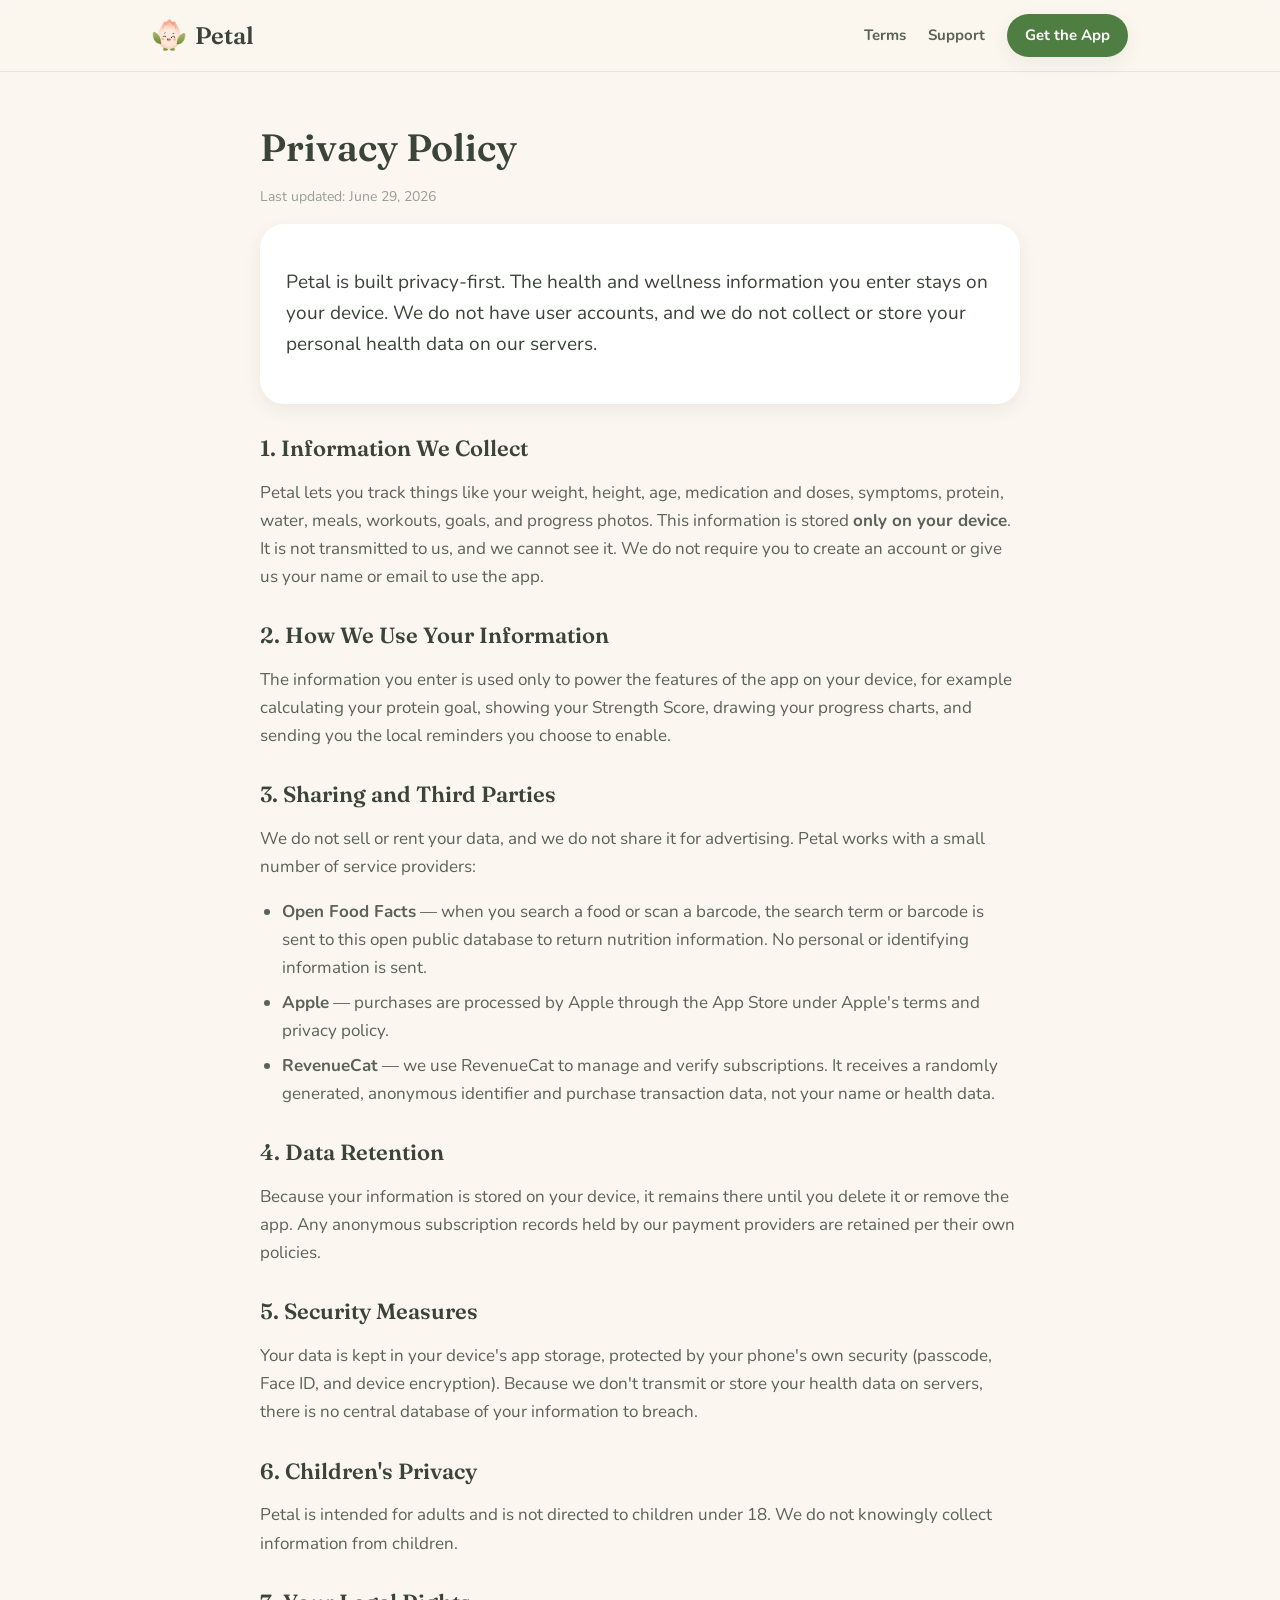
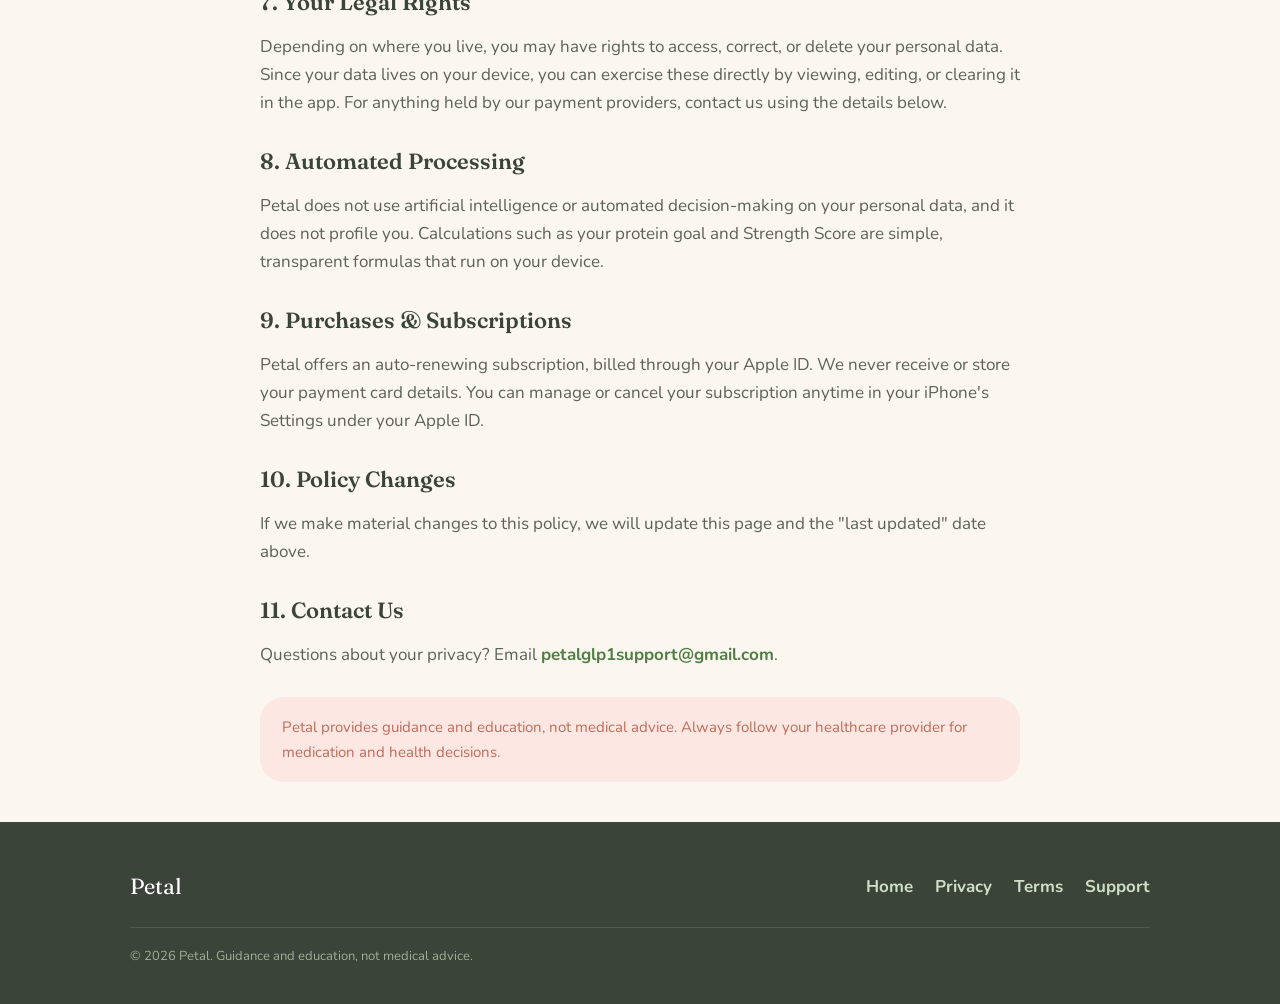
==== privacy.html @ 776352ce "Petal website (privacy, terms, support)" ====
<!DOCTYPE html>
<html lang="en">
<head>
  <meta charset="UTF-8" />
  <meta name="viewport" content="width=device-width, initial-scale=1.0" />
  <title>Privacy Policy — Petal</title>
  <link rel="icon" type="image/png" href="assets/app-icon.png" />
  <link rel="preconnect" href="https://fonts.googleapis.com">
  <link rel="preconnect" href="https://fonts.gstatic.com" crossorigin>
  <link href="https://fonts.googleapis.com/css2?family=Fraunces:opsz,wght@9..144,500;9..144,600&family=Nunito:wght@400;700;800&display=swap" rel="stylesheet">
  <link rel="stylesheet" href="style.css" />
</head>
<body>
  <nav class="nav">
    <div class="nav-inner">
      <a class="brand" href="index.html"><img src="assets/bloom-happy.png" alt="" />Petal</a>
      <div class="links">
        <a class="hide-sm" href="terms.html">Terms</a>
        <a class="hide-sm" href="support.html">Support</a>
        <a class="btn small" href="index.html#download">Get the App</a>
      </div>
    </div>
  </nav>

  <main class="wrap narrow doc">
    <h1>Privacy Policy</h1>
    <p class="meta">Last updated: June 29, 2026</p>

    <div class="card">
      <p class="lead">Petal is built privacy-first. The health and wellness information
      you enter stays on your device. We do not have user accounts, and we do not collect
      or store your personal health data on our servers.</p>
    </div>

    <h2>1. Information We Collect</h2>
    <p>Petal lets you track things like your weight, height, age, medication and doses,
    symptoms, protein, water, meals, workouts, goals, and progress photos. This information
    is stored <strong>only on your device</strong>. It is not transmitted to us, and we
    cannot see it. We do not require you to create an account or give us your name or email
    to use the app.</p>

    <h2>2. How We Use Your Information</h2>
    <p>The information you enter is used only to power the features of the app on your
    device, for example calculating your protein goal, showing your Strength Score, drawing
    your progress charts, and sending you the local reminders you choose to enable.</p>

    <h2>3. Sharing and Third Parties</h2>
    <p>We do not sell or rent your data, and we do not share it for advertising. Petal works
    with a small number of service providers:</p>
    <ul>
      <li><strong>Open Food Facts</strong> — when you search a food or scan a barcode, the
      search term or barcode is sent to this open public database to return nutrition
      information. No personal or identifying information is sent.</li>
      <li><strong>Apple</strong> — purchases are processed by Apple through the App Store
      under Apple's terms and privacy policy.</li>
      <li><strong>RevenueCat</strong> — we use RevenueCat to manage and verify
      subscriptions. It receives a randomly generated, anonymous identifier and purchase
      transaction data, not your name or health data.</li>
    </ul>

    <h2>4. Data Retention</h2>
    <p>Because your information is stored on your device, it remains there until you delete
    it or remove the app. Any anonymous subscription records held by our payment providers
    are retained per their own policies.</p>

    <h2>5. Security Measures</h2>
    <p>Your data is kept in your device's app storage, protected by your phone's own
    security (passcode, Face ID, and device encryption). Because we don't transmit or store
    your health data on servers, there is no central database of your information to breach.</p>

    <h2>6. Children's Privacy</h2>
    <p>Petal is intended for adults and is not directed to children under 18. We do not
    knowingly collect information from children.</p>

    <h2>7. Your Legal Rights</h2>
    <p>Depending on where you live, you may have rights to access, correct, or delete your
    personal data. Since your data lives on your device, you can exercise these directly by
    viewing, editing, or clearing it in the app. For anything held by our payment providers,
    contact us using the details below.</p>

    <h2>8. Automated Processing</h2>
    <p>Petal does not use artificial intelligence or automated decision-making on your
    personal data, and it does not profile you. Calculations such as your protein goal and
    Strength Score are simple, transparent formulas that run on your device.</p>

    <h2>9. Purchases &amp; Subscriptions</h2>
    <p>Petal offers an auto-renewing subscription, billed through your Apple ID. We never
    receive or store your payment card details. You can manage or cancel your subscription
    anytime in your iPhone's Settings under your Apple ID.</p>

    <h2>10. Policy Changes</h2>
    <p>If we make material changes to this policy, we will update this page and the
    "last updated" date above.</p>

    <h2>11. Contact Us</h2>
    <p>Questions about your privacy? Email
    <a href="mailto:petalglp1support@gmail.com">petalglp1support@gmail.com</a>.</p>

    <div class="disclaimer" style="margin-top:28px;">
      Petal provides guidance and education, not medical advice. Always follow your
      healthcare provider for medication and health decisions.
    </div>
  </main>

  <footer>
    <div class="f-inner">
      <div class="f-brand">Petal</div>
      <div class="f-links">
        <a href="index.html">Home</a>
        <a href="privacy.html">Privacy</a>
        <a href="terms.html">Terms</a>
        <a href="support.html">Support</a>
      </div>
      <div class="f-note">&copy; 2026 Petal. Guidance and education, not medical advice.</div>
    </div>
  </footer>
</body>
</html>
---- style.css ----
/* Petal website — warm wellness skin, modern product-landing layout. */
:root {
  --bg: #FBF6EF;
  --bg2: #F6ECE4;
  --card: #FFFFFF;
  --moss: #3A4438;
  --body: #5A6356;
  --muted: #97A08F;
  --sage: #4F7E43;
  --sage-deep: #3F6736;
  --blush: #FCE7E3;
  --blush-text: #C06B57;
  --peach: #EBA98F;
  --line: #ECE3D8;
  --radius: 24px;
  --shadow: 0 12px 34px rgba(58, 68, 56, 0.10);
  --shadow-sm: 0 6px 18px rgba(58, 68, 56, 0.07);
}

* { box-sizing: border-box; }
html { scroll-behavior: smooth; }

body {
  margin: 0;
  background: var(--bg);
  color: var(--body);
  font-family: "Nunito", -apple-system, "Segoe UI", system-ui, sans-serif;
  line-height: 1.65;
  font-size: 17px;
  -webkit-font-smoothing: antialiased;
}

h1, h2, h3, .wordmark, .tagline {
  font-family: "Fraunces", Georgia, "Times New Roman", serif;
  color: var(--moss);
  line-height: 1.18;
  font-weight: 600;
}

a { color: var(--sage); font-weight: 700; text-decoration: none; }
a:hover { text-decoration: underline; }

.wrap { max-width: 1020px; margin: 0 auto; padding: 0 22px; }
.narrow { max-width: 760px; }

/* ---------- top nav ---------- */
.nav {
  position: sticky; top: 0; z-index: 100;
  background: rgba(251, 246, 239, 0.85);
  backdrop-filter: saturate(180%) blur(12px);
  border-bottom: 1px solid var(--line);
}
.nav-inner {
  max-width: 1020px; margin: 0 auto; padding: 14px 22px;
  display: flex; align-items: center; justify-content: space-between;
}
.nav .brand { display: flex; align-items: center; gap: 9px; font-family: "Fraunces", serif; font-size: 24px; color: var(--moss); font-weight: 600; }
.nav .brand img { width: 34px; height: 34px; }
.nav .links { display: flex; align-items: center; gap: 22px; }
.nav .links a { color: var(--body); font-size: 15px; font-weight: 700; }
.nav .links a:hover { color: var(--sage); text-decoration: none; }
@media (max-width: 620px) { .nav .links a.hide-sm { display: none; } }

/* ---------- buttons ---------- */
.btn {
  display: inline-block; background: var(--sage); color: #fff !important;
  font-weight: 800; padding: 13px 26px; border-radius: 999px;
  box-shadow: var(--shadow-sm); transition: transform .15s ease, opacity .15s ease;
}
.btn:hover { text-decoration: none; opacity: .94; transform: translateY(-1px); }
.btn.small { padding: 9px 18px; font-size: 14px; }
.btn.ghost { background: #fff; color: var(--moss) !important; border: 1px solid var(--line); }

/* ---------- hero ---------- */
.hero { text-align: center; padding: 64px 22px 30px; background: linear-gradient(180deg, var(--bg) 0%, var(--bg2) 100%); }
.badge {
  display: inline-block; background: var(--blush); color: var(--blush-text);
  font-weight: 800; letter-spacing: 1.5px; font-size: 12px; text-transform: uppercase;
  padding: 7px 16px; border-radius: 999px; margin-bottom: 20px;
}
.hero h1 { font-size: clamp(38px, 6vw, 62px); margin: 0 0 10px; }
.hero .sub { font-family: "Fraunces", serif; font-size: clamp(19px, 2.6vw, 24px); color: var(--sage-deep); margin: 0 0 16px; }
.hero p.lede { max-width: 560px; margin: 0 auto 26px; font-size: 18px; }
.mascot { width: 200px; height: 200px; object-fit: contain; margin: 8px auto 4px; display: block; animation: float 4.8s ease-in-out infinite; }
.stars { color: #E6A23C; letter-spacing: 2px; font-size: 18px; }
.proof { color: var(--muted); font-size: 14px; margin-top: 8px; }

@keyframes float { 0%,100% { transform: translateY(0); } 50% { transform: translateY(-10px); } }
@media (prefers-reduced-motion: reduce) { .mascot { animation: none; } }

/* ---------- feature sections ---------- */
.section { padding: 56px 0; }
.section.alt { background: var(--bg2); }
.section h2 { font-size: clamp(28px, 4vw, 38px); text-align: center; margin: 0 0 8px; }
.section .kicker { text-align: center; color: var(--sage); font-weight: 800; letter-spacing: 1.4px; text-transform: uppercase; font-size: 13px; margin-bottom: 6px; }
.section .intro { text-align: center; max-width: 620px; margin: 0 auto 38px; }

.feature-row { display: flex; align-items: center; gap: 44px; margin: 36px 0; }
.feature-row:nth-child(even) { flex-direction: row-reverse; }
.feature-row .art {
  flex: 0 0 280px; height: 280px; border-radius: var(--radius);
  background: var(--card); box-shadow: var(--shadow);
  display: flex; align-items: center; justify-content: center;
}
.feature-row .art img { width: 200px; height: 200px; object-fit: contain; }
.feature-row .text { flex: 1; }
.feature-row .text h3 { font-size: 24px; margin: 0 0 10px; }
@media (max-width: 760px) {
  .feature-row, .feature-row:nth-child(even) { flex-direction: column; text-align: center; gap: 20px; }
  .feature-row .art { flex-basis: auto; width: 220px; height: 220px; margin: 0 auto; }
}

/* ---------- 3-up cards ---------- */
.grid3 { display: grid; grid-template-columns: repeat(3, 1fr); gap: 20px; margin-top: 30px; }
@media (max-width: 760px) { .grid3 { grid-template-columns: 1fr; } }
.tile { background: var(--card); border-radius: var(--radius); box-shadow: var(--shadow-sm); padding: 26px 24px; }
.tile .emoji { font-size: 30px; }
.tile h3 { font-size: 19px; margin: 12px 0 6px; }
.tile p { margin: 0; font-size: 15.5px; }

/* ---------- testimonials ---------- */
.reviews { display: grid; grid-template-columns: repeat(3, 1fr); gap: 20px; margin-top: 30px; }
@media (max-width: 760px) { .reviews { grid-template-columns: 1fr; } }
.review { background: var(--card); border-radius: var(--radius); box-shadow: var(--shadow-sm); padding: 24px; }
.review .stars { font-size: 15px; }
.review h4 { font-family: "Fraunces", serif; color: var(--moss); margin: 8px 0 6px; font-size: 18px; }
.review p { margin: 0 0 14px; font-size: 15.5px; }
.review .who { color: var(--muted); font-size: 13.5px; font-weight: 700; }

/* ---------- final CTA ---------- */
.cta-band { text-align: center; padding: 64px 22px; background: linear-gradient(180deg, var(--bg2) 0%, var(--blush) 130%); }
.cta-band h2 { font-size: clamp(28px, 4vw, 40px); margin: 0 0 16px; }

/* ---------- legal / doc pages ---------- */
.doc { padding: 48px 0 30px; }
.doc h1 { font-size: 38px; margin: 6px 0 4px; }
.doc h2 { font-size: 22px; margin: 32px 0 8px; }
.doc .meta { color: var(--muted); font-size: 14px; }
.doc ul { padding-left: 22px; }
.doc li { margin: 7px 0; }
.disclaimer { background: var(--blush); border-radius: var(--radius); padding: 18px 22px; color: var(--blush-text); font-size: 15px; }
.card { background: var(--card); border-radius: var(--radius); box-shadow: var(--shadow-sm); padding: 24px 26px; margin: 16px 0; }
.lead { font-size: 19px; color: var(--moss); }
.mascot-sm { width: 96px; height: 96px; object-fit: contain; display: block; margin: 0 auto 6px; }

/* ---------- footer ---------- */
footer { background: var(--moss); color: #D9E0D2; padding: 46px 22px 38px; margin-top: 10px; }
footer .f-inner { max-width: 1020px; margin: 0 auto; display: flex; flex-wrap: wrap; justify-content: space-between; gap: 22px; align-items: center; }
footer .f-brand { font-family: "Fraunces", serif; font-size: 22px; color: #fff; }
footer a { color: #CFE0C6; font-weight: 700; }
footer a:hover { color: #fff; }
footer .f-links { display: flex; gap: 22px; flex-wrap: wrap; }
footer .f-note { width: 100%; color: #9FAE96; font-size: 13px; line-height: 1.6; border-top: 1px solid rgba(255,255,255,.12); padding-top: 18px; }
.center { text-align: center; }
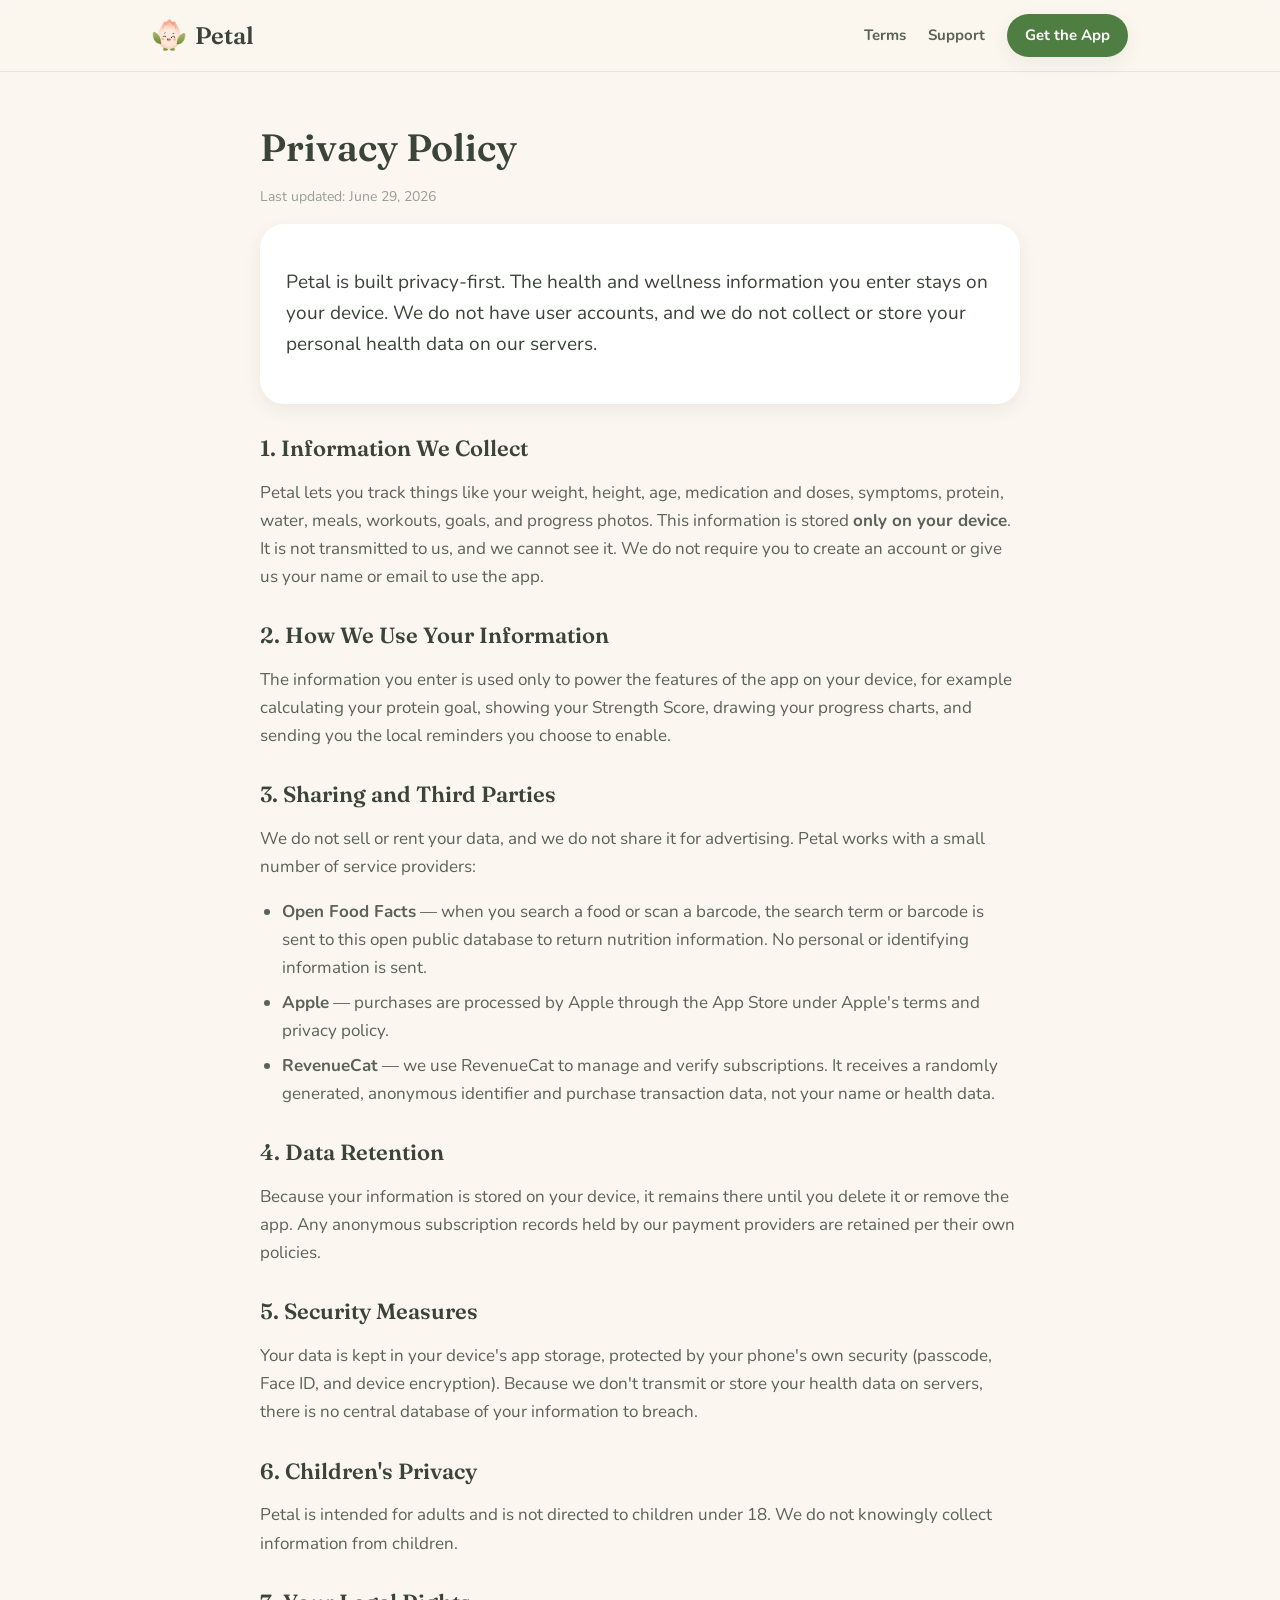
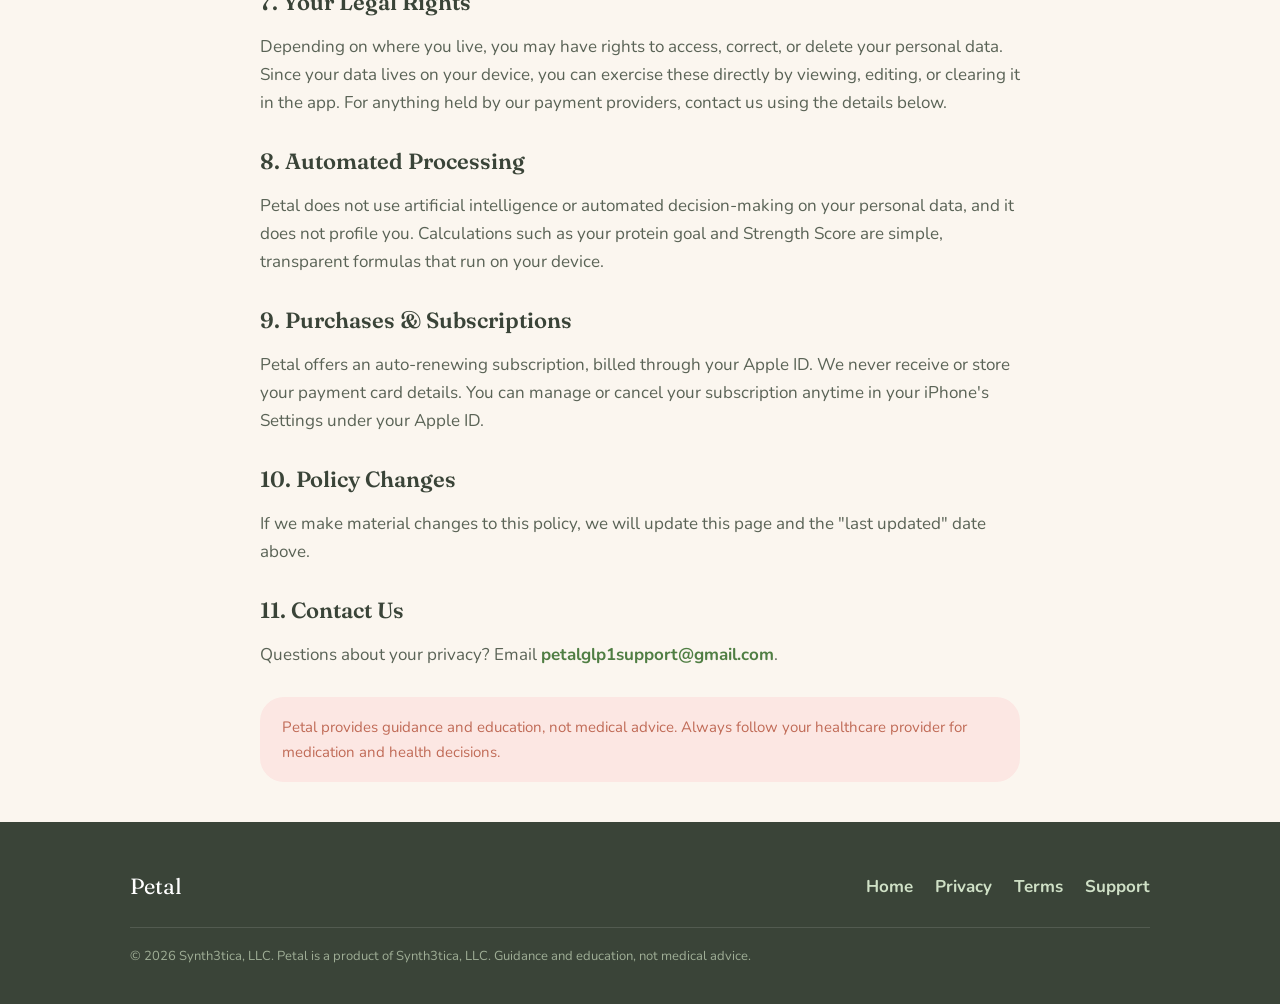
==== commit f9baa3e8: "Add Synth3tica, LLC to site footers Co-Authored-By: Claude Fable 5 <noreply@anthropic.com>" ====
--- a/privacy.html
+++ b/privacy.html
@@ -111,7 +111,7 @@
         <a href="terms.html">Terms</a>
         <a href="support.html">Support</a>
       </div>
-      <div class="f-note">&copy; 2026 Petal. Guidance and education, not medical advice.</div>
+      <div class="f-note">&copy; 2026 Synth3tica, LLC. Petal is a product of Synth3tica, LLC. Guidance and education, not medical advice.</div>
     </div>
   </footer>
 </body>
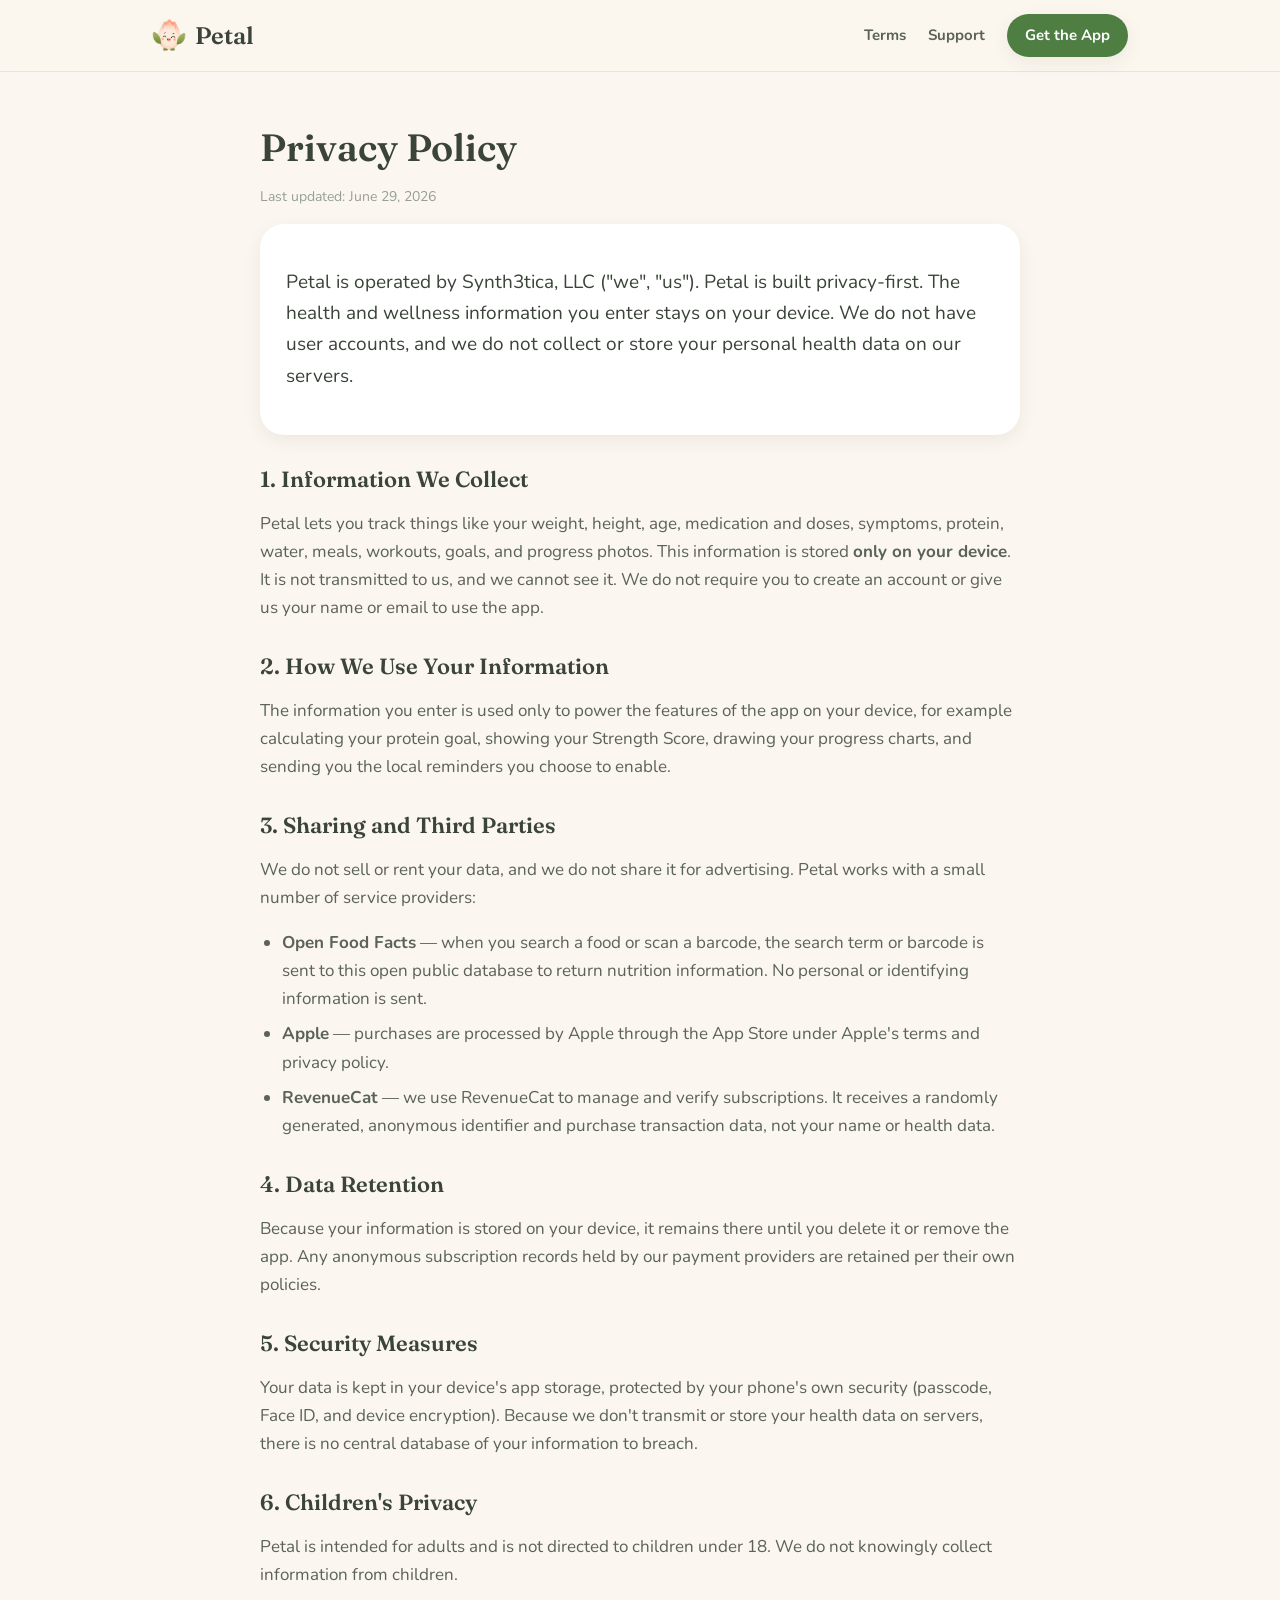
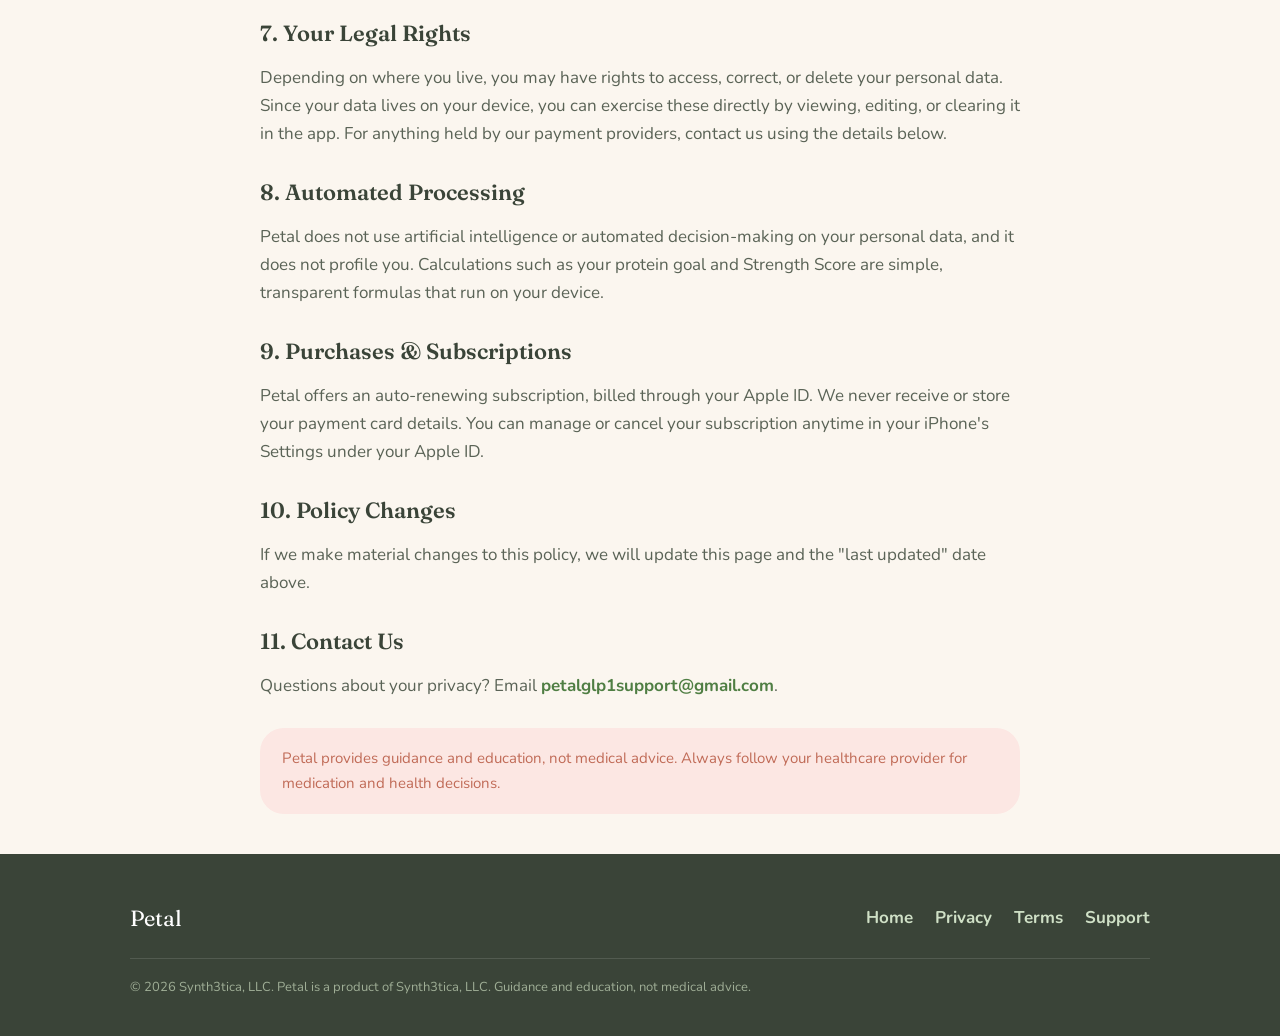
==== commit 3039f851: "Name Synth3tica, LLC on support, privacy, and terms pages Co-Authored-By: Claude Fable 5 <noreply@an" ====
--- a/privacy.html
+++ b/privacy.html
@@ -27,7 +27,7 @@
     <p class="meta">Last updated: June 29, 2026</p>
 
     <div class="card">
-      <p class="lead">Petal is built privacy-first. The health and wellness information
+      <p class="lead">Petal is operated by Synth3tica, LLC ("we", "us"). Petal is built privacy-first. The health and wellness information
       you enter stays on your device. We do not have user accounts, and we do not collect
       or store your personal health data on our servers.</p>
     </div>
